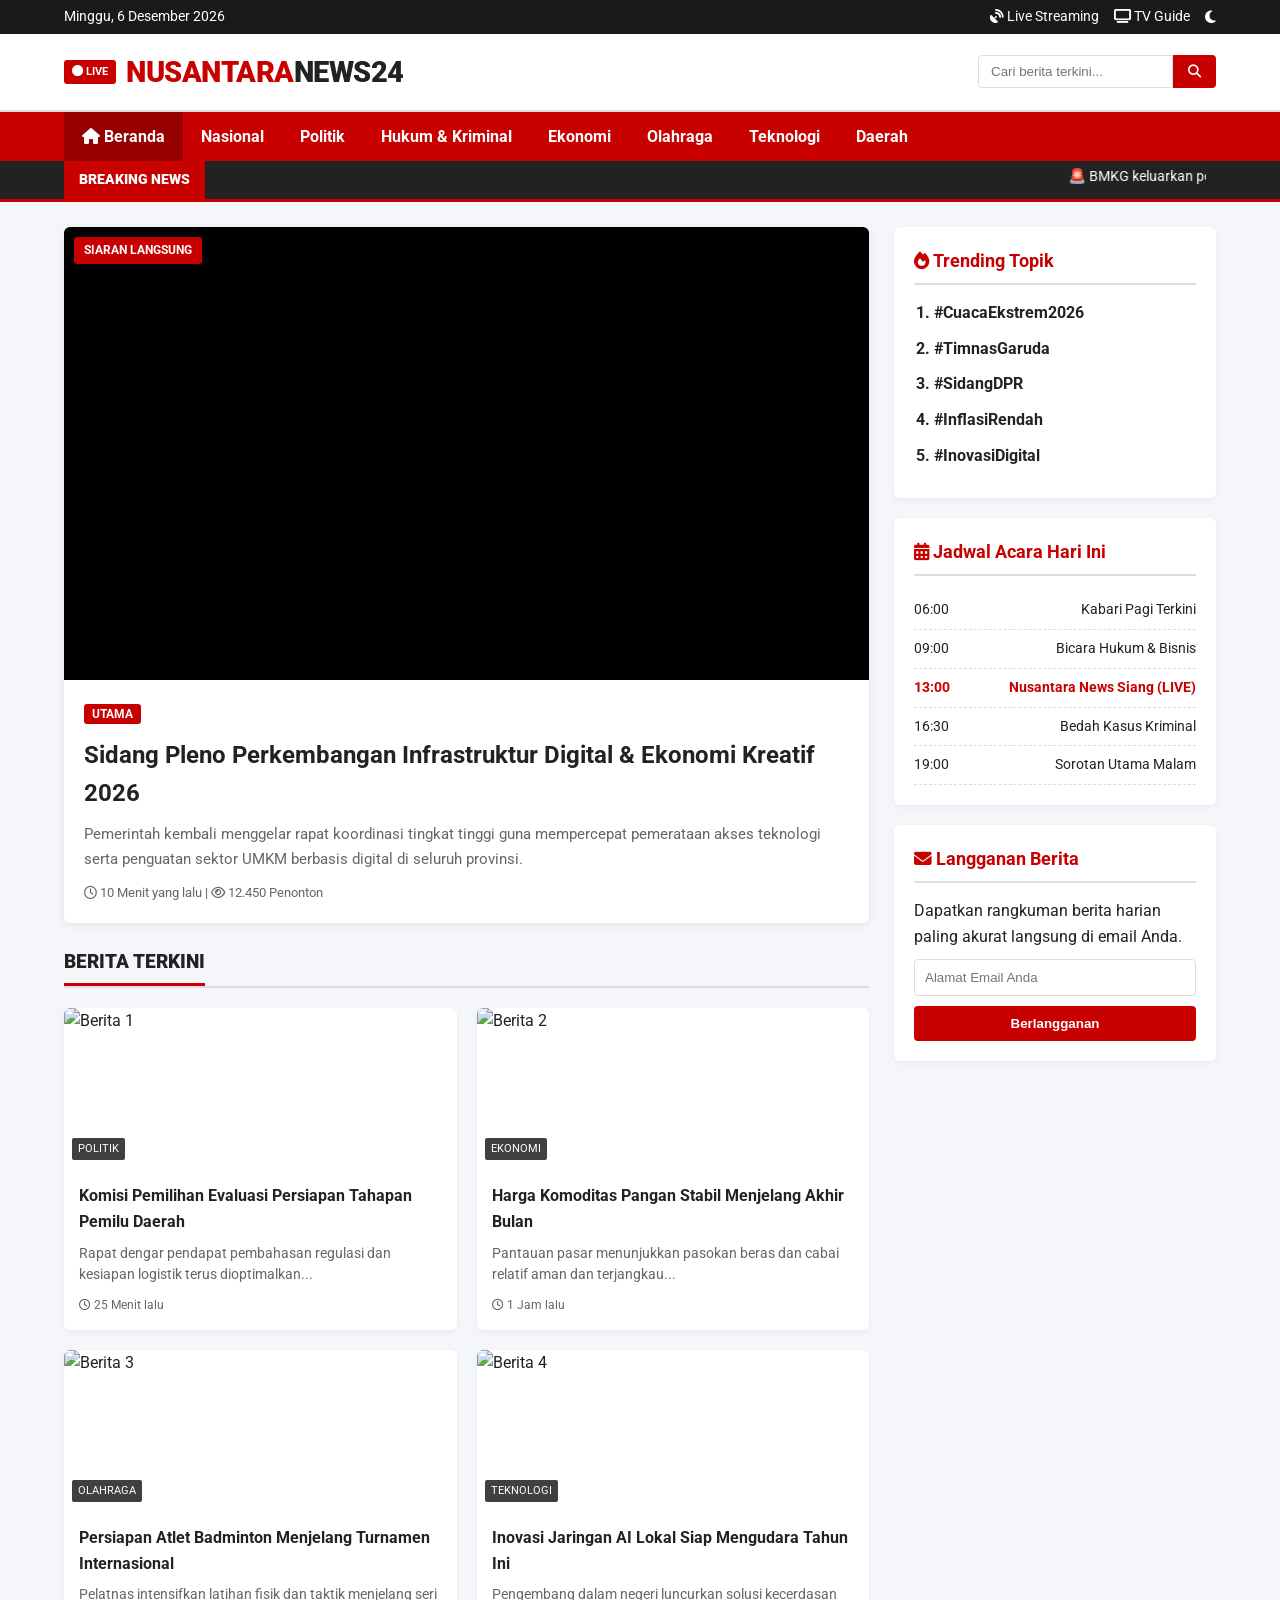
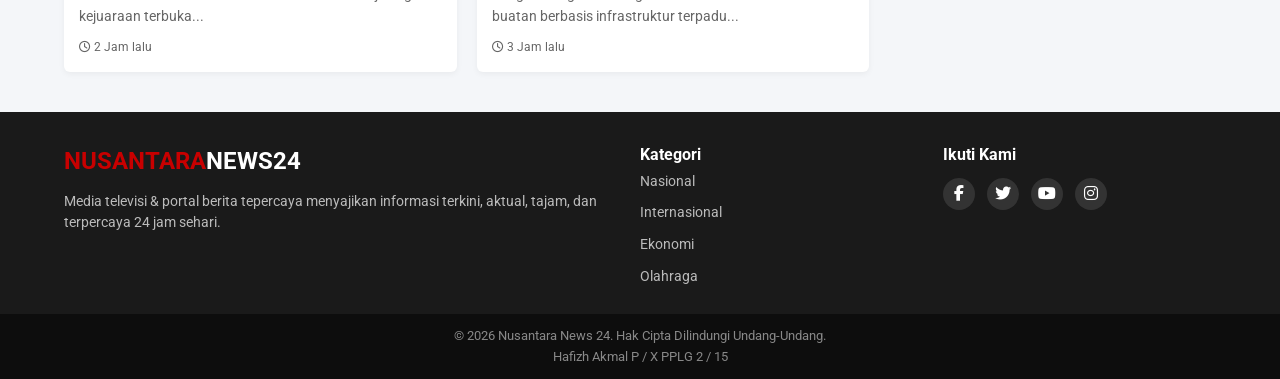
==== index.html @ 12049c30 "index.html" ====
<!DOCTYPE html>
<html lang="id">
<head>
    <meta charset="UTF-8">
    <meta name="viewport" content="width=device-width, initial-scale=1.0">
    <title>Nusantara News 24 - Berita Harian Terkini</title>
    <!-- Google Fonts & Font Awesome Icons -->
    <link href="https://fonts.googleapis.com/css2?family=Roboto:wght@300;400;700;900&display=swap" rel="stylesheet">
    <link rel="stylesheet" href="https://cdnjs.cloudflare.com/ajax/libs/font-awesome/6.4.0/css/all.min.css">
    <link rel="stylesheet" href="style.css">
</head>
<body>

    <!-- Top Bar -->
    <div class="top-bar">
        <div class="container top-bar-content">
            <div class="date-time" id="current-date">Kamis, 22 Oktober 2026</div>
            <div class="top-links">
                <a href="#"><i class="fas fa-satellite-dish"></i> Live Streaming</a>
                <a href="#"><i class="fas fa-tv"></i> TV Guide</a>
                <button id="theme-toggle" class="theme-btn"><i class="fas fa-moon"></i></button>
            </div>
        </div>
    </div>

    <!-- Header / Brand Logo -->
    <header class="header">
        <div class="container header-container">
            <div class="brand">
                <span class="live-badge"><i class="fas fa-circle"></i> LIVE</span>
                <h1>NUSANTARA<span>NEWS24</span></h1>
            </div>
            <div class="search-box">
                <input type="text" placeholder="Cari berita terkini...">
                <button><i class="fas fa-search"></i></button>
            </div>
        </div>
    </header>

    <!-- Navigation Menu -->
    <nav class="navbar">
        <div class="container nav-links">
            <a href="#" class="active"><i class="fas fa-home"></i> Beranda</a>
            <a href="#">Nasional</a>
            <a href="#">Politik</a>
            <a href="#">Hukum & Kriminal</a>
            <a href="#">Ekonomi</a>
            <a href="#">Olahraga</a>
            <a href="#">Teknologi</a>
            <a href="#">Daerah</a>
        </div>
    </nav>

    <!-- Breaking News / Running Text -->
    <div class="breaking-news">
        <div class="container bn-container">
            <div class="bn-title">BREAKING NEWS</div>
            <div class="bn-ticker">
                <marquee behavior="scroll" direction="left" onmouseover="this.stop();" onmouseout="this.start();">
                    🚨 BMKG keluarkan peringatan dini cuaca ekstrem di wilayah Jawa Barat dan sekitarnya &nbsp;•&nbsp; 
                    📊 Menteri Ekonomi sampaikan laporan pertumbuhan ekonomi nasional kuartal ketiga &nbsp;•&nbsp; 
                    ⚽ Timnas Indonesia bersiap menghadapi laga kualifikasi mendatang di Stadion Gelora Bung Karno
                </marquee>
            </div>
        </div>
    </div>

    <!-- Main Content Area -->
    <main class="container main-content">
        <!-- Main Grid Left Side -->
        <section class="primary-section">
            
            <!-- Highlight Video / Broadcast Frame (Hero) -->
            <div class="main-hero">
                <div class="video-container">
                    <iframe 
                        src="https://www.youtube.com/embed/live_stream?channel=ID_CHANNEL_DISINI&autoplay=1&mute=1" 
                        title="Siaran Langsung TV" 
                        frameborder="0" 
                        allow="accelerometer; autoplay; clipboard-write; encrypted-media; gyroscope; picture-in-picture" 
                        allowfullscreen>
                    </iframe>
                    <div class="video-badge">SIARAN LANGSUNG</div>
                </div>
                <div class="hero-details">
                    <span class="category-tag">UTAMA</span>
                    <h2>Sidang Pleno Perkembangan Infrastruktur Digital & Ekonomi Kreatif 2026</h2>
                    <p class="summary">Pemerintah kembali menggelar rapat koordinasi tingkat tinggi guna mempercepat pemerataan akses teknologi serta penguatan sektor UMKM berbasis digital di seluruh provinsi.</p>
                    <div class="meta-info">
                        <span><i class="far fa-clock"></i> 10 Menit yang lalu</span> | 
                        <span><i class="far fa-eye"></i> 12.450 Penonton</span>
                    </div>
                </div>
            </div>

            <!-- News Grid -->
            <h3 class="section-title"><span>Berita Terkini</span></h3>
            <div class="news-grid">
                
                <article class="news-card">
                    <div class="card-img">
                        <img src="https://images.unsplash.com/photo-1504711434969-e33886168f5c?w=500&auto=format&fit=crop" alt="Berita 1">
                        <span class="card-tag">POLITIK</span>
                    </div>
                    <div class="card-content">
                        <h4>Komisi Pemilihan Evaluasi Persiapan Tahapan Pemilu Daerah</h4>
                        <p>Rapat dengar pendapat pembahasan regulasi dan kesiapan logistik terus dioptimalkan...</p>
                        <span class="time"><i class="far fa-clock"></i> 25 Menit lalu</span>
                    </div>
                </article>

                <article class="news-card">
                    <div class="card-img">
                        <img src="https://images.unsplash.com/photo-1526304640581-d334cdbbf45e?w=500&auto=format&fit=crop" alt="Berita 2">
                        <span class="card-tag">EKONOMI</span>
                    </div>
                    <div class="card-content">
                        <h4>Harga Komoditas Pangan Stabil Menjelang Akhir Bulan</h4>
                        <p>Pantauan pasar menunjukkan pasokan beras dan cabai relatif aman dan terjangkau...</p>
                        <span class="time"><i class="far fa-clock"></i> 1 Jam lalu</span>
                    </div>
                </article>

                <article class="news-card">
                    <div class="card-img">
                        <img src="https://images.unsplash.com/photo-1517649763962-0c6232662000?w=500&auto=format&fit=crop" alt="Berita 3">
                        <span class="card-tag">OLAHRAGA</span>
                    </div>
                    <div class="card-content">
                        <h4>Persiapan Atlet Badminton Menjelang Turnamen Internasional</h4>
                        <p>Pelatnas intensifkan latihan fisik dan taktik menjelang seri kejuaraan terbuka...</p>
                        <span class="time"><i class="far fa-clock"></i> 2 Jam lalu</span>
                    </div>
                </article>

                <article class="news-card">
                    <div class="card-img">
                        <img src="https://images.unsplash.com/photo-1518770660439-4636190af475?w=500&auto=format&fit=crop" alt="Berita 4">
                        <span class="card-tag">TEKNOLOGI</span>
                    </div>
                    <div class="card-content">
                        <h4>Inovasi Jaringan AI Lokal Siap Mengudara Tahun Ini</h4>
                        <p>Pengembang dalam negeri luncurkan solusi kecerdasan buatan berbasis infrastruktur terpadu...</p>
                        <span class="time"><i class="far fa-clock"></i> 3 Jam lalu</span>
                    </div>
                </article>

            </div>
        </section>

        <!-- Sidebar Right Side -->
        <aside class="sidebar">
            
            <!-- Trending Topic Widget -->
            <div class="widget trending-widget">
                <h3><i class="fas fa-fire"></i> Trending Topik</h3>
                <ol class="trending-list">
                    <li><a href="#">#CuacaEkstrem2026</a></li>
                    <li><a href="#">#TimnasGaruda</a></li>
                    <li><a href="#">#SidangDPR</a></li>
                    <li><a href="#">#InflasiRendah</a></li>
                    <li><a href="#">#InovasiDigital</a></li>
                </ol>
            </div>

            <!-- TV Schedule Widget -->
            <div class="widget schedule-widget">
                <h3><i class="fas fa-calendar-alt"></i> Jadwal Acara Hari Ini</h3>
                <ul class="schedule-list">
                    <li><span class="time">06:00</span> <span class="program">Kabari Pagi Terkini</span></li>
                    <li><span class="time">09:00</span> <span class="program">Bicara Hukum & Bisnis</span></li>
                    <li class="active"><span class="time">13:00</span> <span class="program">Nusantara News Siang (LIVE)</span></li>
                    <li><span class="time">16:30</span> <span class="program">Bedah Kasus Kriminal</span></li>
                    <li><span class="time">19:00</span> <span class="program">Sorotan Utama Malam</span></li>
                </ul>
            </div>

            <!-- Newsletter Widget -->
            <div class="widget newsletter-widget">
                <h3><i class="fas fa-envelope"></i> Langganan Berita</h3>
                <p>Dapatkan rangkuman berita harian paling akurat langsung di email Anda.</p>
                <form id="subscribe-form">
                    <input type="email" id="sub-email" placeholder="Alamat Email Anda" required>
                    <button type="submit">Berlangganan</button>
                </form>
            </div>

        </aside>
    </main>

    <!-- Footer -->
    <footer class="footer">
        <div class="container footer-content">
            <div class="footer-about">
                <h2>NUSANTARA<span>NEWS24</span></h2>
                <p>Media televisi & portal berita tepercaya menyajikan informasi terkini, aktual, tajam, dan terpercaya 24 jam sehari.</p>
            </div>
            <div class="footer-links">
                <h4>Kategori</h4>
                <ul>
                    <li><a href="#">Nasional</a></li>
                    <li><a href="#">Internasional</a></li>
                    <li><a href="#">Ekonomi</a></li>
                    <li><a href="#">Olahraga</a></li>
                </ul>
            </div>
            <div class="footer-socials">
                <h4>Ikuti Kami</h4>
                <div class="social-icons">
                    <a href="#"><i class="fab fa-facebook-f"></i></a>
                    <a href="#"><i class="fab fa-twitter"></i></a>
                    <a href="#"><i class="fab fa-youtube"></i></a>
                    <a href="#"><i class="fab fa-instagram"></i></a>
                </div>
            </div>
        </div>
        <div class="footer-bottom">
            <p>&copy; 2026 Nusantara News 24. Hak Cipta Dilindungi Undang-Undang.</p>
            <p>Hafizh Akmal P / X PPLG 2 / 15</p>
        </div>
    </footer>

    <script src="script.js"></script>
</body>
</html>
---- style.css ----
/* Reset Basic & Variables */
:root {
    --primary-color: #c80000; /* Merah khas TV Berita (TVOne/RCTV) */
    --secondary-color: #1a1a1a;
    --accent-color: #ffcc00;
    --bg-color: #f4f6f9;
    --card-bg: #ffffff;
    --text-color: #222222;
    --text-muted: #666666;
    --border-color: #dddddd;
}

body.dark-mode {
    --bg-color: #121212;
    --card-bg: #1e1e1e;
    --text-color: #f0f0f0;
    --text-muted: #aaaaaa;
    --border-color: #333333;
    --secondary-color: #0d0d0d;
}

* {
    margin: 0;
    padding: 0;
    box-sizing: border-border-box;
}

body {
    font-family: 'Roboto', sans-serif;
    background-color: var(--bg-color);
    color: var(--text-color);
    line-height: 1.6;
    transition: background-color 0.3s, color 0.3s;
}

a {
    text-decoration: none;
    color: inherit;
}

.container {
    width: 90%;
    max-width: 1200px;
    margin: 0 auto;
}

/* Top Bar */
.top-bar {
    background-color: var(--secondary-color);
    color: #fff;
    font-size: 0.85rem;
    padding: 6px 0;
}

.top-bar-content {
    display: flex;
    justify-content: space-between;
    align-items: center;
}

.top-links {
    display: flex;
    align-items: center;
    gap: 15px;
}

.top-links a:hover {
    color: var(--accent-color);
}

.theme-btn {
    background: none;
    border: none;
    color: #fff;
    cursor: pointer;
    font-size: 0.9rem;
}

/* Header */
.header {
    background-color: var(--card-bg);
    padding: 15px 0;
    border-bottom: 2px solid var(--border-color);
}

.header-container {
    display: flex;
    justify-content: space-between;
    align-items: center;
}

.brand {
    display: flex;
    align-items: center;
    gap: 10px;
}

.brand h1 {
    font-size: 1.8rem;
    font-weight: 900;
    color: var(--primary-color);
    letter-spacing: -0.5px;
}

.brand h1 span {
    color: var(--text-color);
}

.live-badge {
    background-color: var(--primary-color);
    color: white;
    font-size: 0.7rem;
    font-weight: bold;
    padding: 3px 8px;
    border-radius: 3px;
    animation: pulse 1.5s infinite;
}

@keyframes pulse {
    0% { opacity: 1; }
    50% { opacity: 0.4; }
    100% { opacity: 1; }
}

.search-box {
    display: flex;
}

.search-box input {
    padding: 8px 12px;
    border: 1px solid var(--border-color);
    border-radius: 4px 0 0 4px;
    outline: none;
    background: var(--card-bg);
    color: var(--text-color);
}

.search-box button {
    background-color: var(--primary-color);
    color: white;
    border: none;
    padding: 8px 15px;
    border-radius: 0 4px 4px 0;
    cursor: pointer;
}

/* Navbar */
.navbar {
    background-color: var(--primary-color);
}

.nav-links {
    display: flex;
    overflow-x: auto;
}

.nav-links a {
    color: white;
    padding: 12px 18px;
    font-weight: 700;
    white-space: nowrap;
    transition: background 0.2s;
}

.nav-links a:hover, .nav-links a.active {
    background-color: rgba(0, 0, 0, 0.25);
}

/* Breaking News / Marquee */
.breaking-news {
    background-color: #222;
    color: white;
    border-bottom: 3px solid var(--primary-color);
}

.bn-container {
    display: flex;
    align-items: center;
}

.bn-title {
    background-color: var(--primary-color);
    padding: 8px 15px;
    font-weight: 900;
    font-size: 0.85rem;
    white-space: nowrap;
    text-transform: uppercase;
}

.bn-ticker {
    flex-grow: 1;
    padding: 0 10px;
    font-size: 0.9rem;
}

/* Main Layout Grid */
.main-content {
    display: grid;
    grid-template-columns: 2.5fr 1fr;
    gap: 25px;
    margin-top: 25px;
    margin-bottom: 40px;
}

/* Hero & Video */
.main-hero {
    background-color: var(--card-bg);
    border-radius: 6px;
    overflow: hidden;
    box-shadow: 0 2px 8px rgba(0,0,0,0.08);
    margin-bottom: 25px;
}

.video-container {
    position: relative;
    padding-bottom: 56.25%; /* 16:9 Aspect Ratio */
    height: 0;
    background: #000;
}

.video-container iframe {
    position: absolute;
    top: 0;
    left: 0;
    width: 100%;
    height: 100%;
}

.video-badge {
    position: absolute;
    top: 10px;
    left: 10px;
    background-color: var(--primary-color);
    color: white;
    padding: 4px 10px;
    font-size: 0.75rem;
    font-weight: bold;
    border-radius: 3px;
}

.hero-details {
    padding: 20px;
}

.category-tag {
    background-color: var(--primary-color);
    color: white;
    font-size: 0.75rem;
    font-weight: bold;
    padding: 3px 8px;
    border-radius: 3px;
}

.hero-details h2 {
    margin: 10px 0;
    font-size: 1.5rem;
}

.hero-details .summary {
    color: var(--text-muted);
    font-size: 0.95rem;
    margin-bottom: 12px;
}

.meta-info {
    font-size: 0.8rem;
    color: var(--text-muted);
}

/* News Grid Cards */
.section-title {
    border-bottom: 2px solid var(--border-color);
    margin-bottom: 20px;
    position: relative;
}

.section-title span {
    border-bottom: 3px solid var(--primary-color);
    display: inline-block;
    padding-bottom: 5px;
    font-weight: 900;
    text-transform: uppercase;
}

.news-grid {
    display: grid;
    grid-template-columns: repeat(2, 1fr);
    gap: 20px;
}

.news-card {
    background-color: var(--card-bg);
    border-radius: 6px;
    overflow: hidden;
    box-shadow: 0 2px 6px rgba(0,0,0,0.05);
    display: flex;
    flex-direction: column;
}

.card-img {
    position: relative;
    height: 160px;
}

.card-img img {
    width: 100%;
    height: 100%;
    object-fit: cover;
}

.card-tag {
    position: absolute;
    bottom: 8px;
    left: 8px;
    background: rgba(0, 0, 0, 0.75);
    color: #fff;
    font-size: 0.7rem;
    padding: 2px 6px;
    border-radius: 2px;
}

.card-content {
    padding: 15px;
    display: flex;
    flex-direction: column;
    justify-content: space-between;
    flex-grow: 1;
}

.card-content h4 {
    font-size: 1rem;
    margin-bottom: 8px;
}

.card-content p {
    font-size: 0.85rem;
    color: var(--text-muted);
    margin-bottom: 10px;
}

.card-content .time {
    font-size: 0.75rem;
    color: var(--text-muted);
}

/* Sidebar Widgets */
.widget {
    background-color: var(--card-bg);
    padding: 20px;
    border-radius: 6px;
    margin-bottom: 20px;
    box-shadow: 0 2px 6px rgba(0,0,0,0.05);
}

.widget h3 {
    font-size: 1.1rem;
    margin-bottom: 15px;
    border-bottom: 2px solid var(--border-color);
    padding-bottom: 8px;
    color: var(--primary-color);
}

/* Trending List */
.trending-list {
    padding-left: 20px;
}

.trending-list li {
    margin-bottom: 10px;
    font-weight: 700;
}

.trending-list a:hover {
    color: var(--primary-color);
}

/* Schedule Widget */
.schedule-list {
    list-style: none;
}

.schedule-list li {
    display: flex;
    justify-content: space-between;
    padding: 8px 0;
    border-bottom: 1px dashed var(--border-color);
    font-size: 0.85rem;
}

.schedule-list li.active {
    font-weight: bold;
    color: var(--primary-color);
}

/* Newsletter Widget */
.newsletter-widget input {
    width: 100%;
    padding: 10px;
    margin: 10px 0;
    border: 1px solid var(--border-color);
    border-radius: 4px;
    box-sizing: border-box;
    background: var(--card-bg);
    color: var(--text-color);
}

.newsletter-widget button {
    width: 100%;
    background-color: var(--primary-color);
    color: white;
    border: none;
    padding: 10px;
    font-weight: bold;
    border-radius: 4px;
    cursor: pointer;
}

/* Footer */
.footer {
    background-color: var(--secondary-color);
    color: white;
    padding-top: 30px;
    margin-top: 40px;
}

.footer-content {
    display: grid;
    grid-template-columns: 2fr 1fr 1fr;
    gap: 30px;
    padding-bottom: 20px;
}

.footer-about h2 {
    color: var(--primary-color);
    margin-bottom: 10px;
}

.footer-about h2 span {
    color: #fff;
}

.footer-about p {
    font-size: 0.85rem;
    color: #bbb;
}

.footer-links ul {
    list-style: none;
}

.footer-links li {
    margin-bottom: 6px;
}

.footer-links a {
    color: #bbb;
    font-size: 0.85rem;
}

.footer-links a:hover {
    color: #fff;
}

.social-icons a {
    display: inline-block;
    width: 32px;
    height: 32px;
    background: #333;
    color: white;
    text-align: center;
    line-height: 32px;
    border-radius: 50%;
    margin-right: 8px;
    margin-top: 10px;
}

.social-icons a:hover {
    background: var(--primary-color);
}

.footer-bottom {
    background: #0d0d0d;
    text-align: center;
    padding: 12px 0;
    font-size: 0.8rem;
    color: #888;
}

/* Responsive Web Design */
@media (max-width: 900px) {
    .main-content {
        grid-template-columns: 1fr;
    }
    .footer-content {
        grid-template-columns: 1fr;
    }
}

@media (max-width: 600px) {
    .header-container {
        flex-direction: column;
        gap: 10px;
    }
    .news-grid {
        grid-template-columns: 1fr;
    }
}
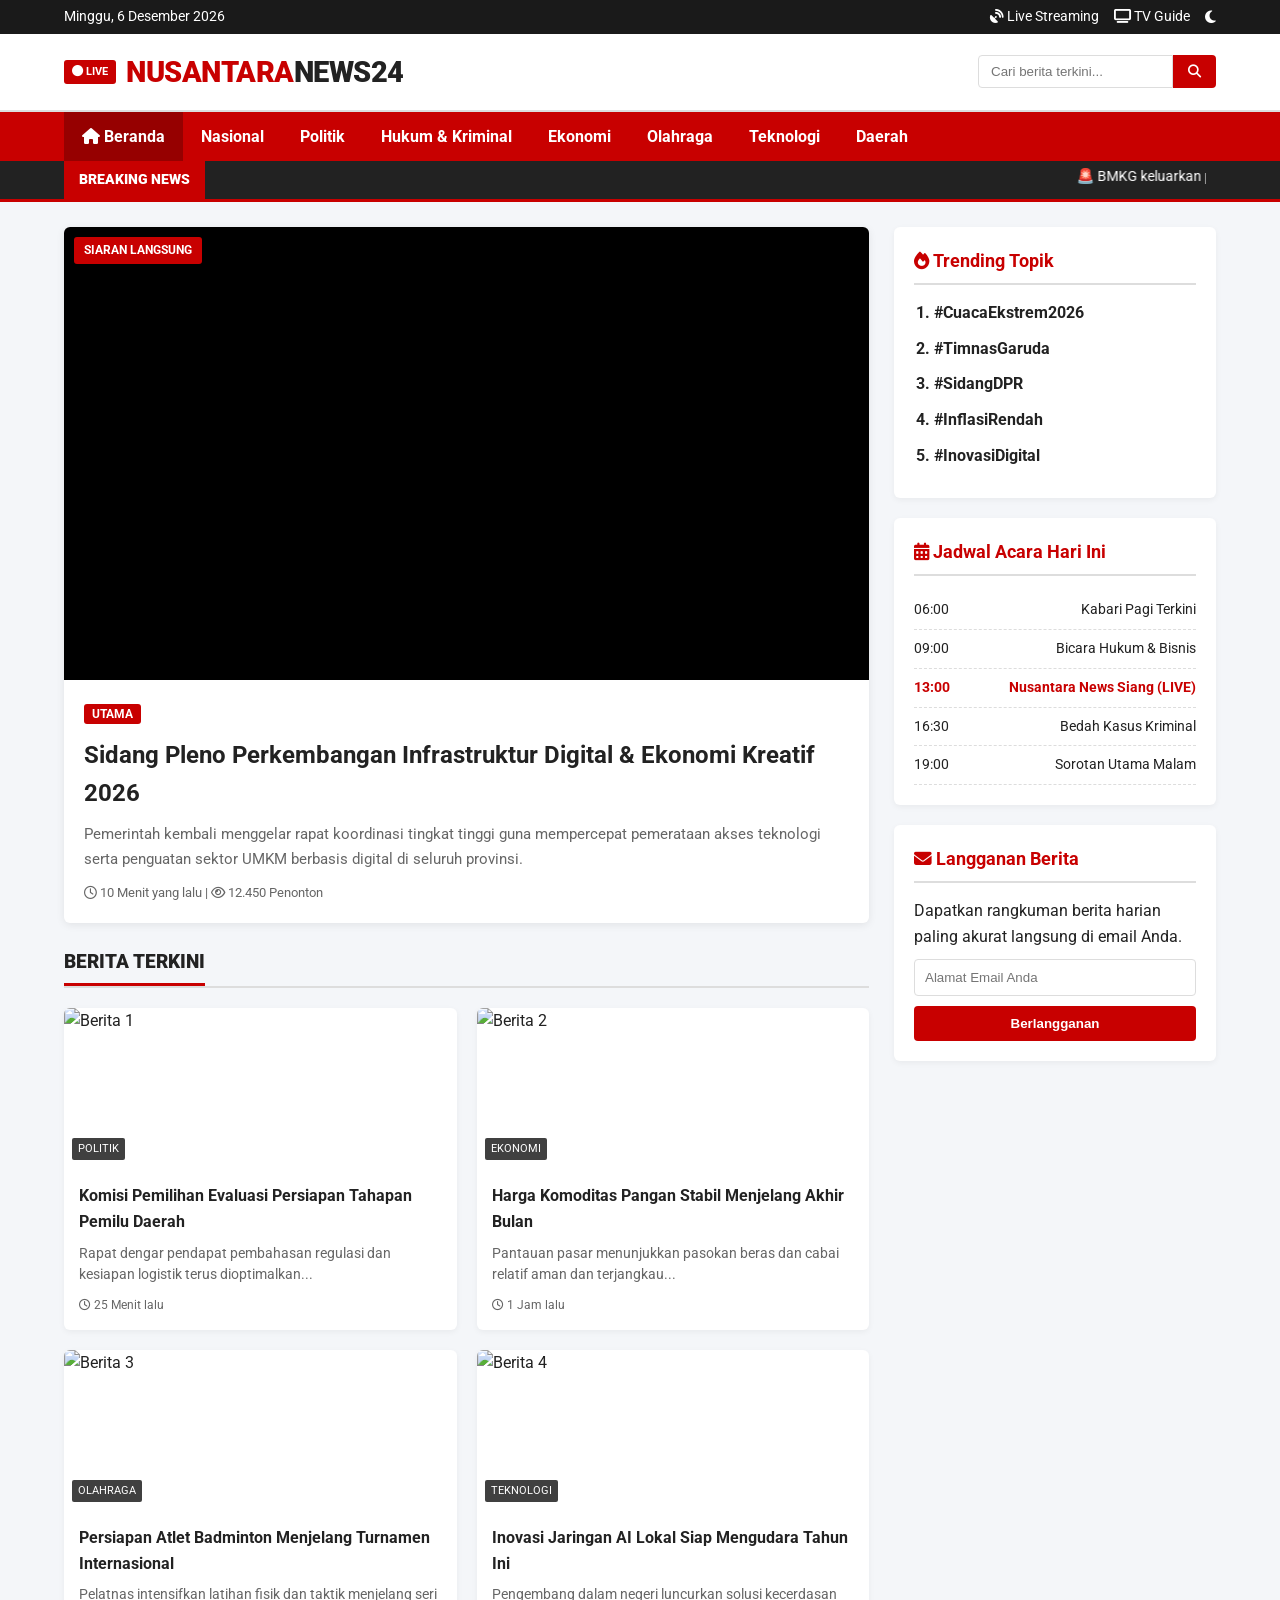
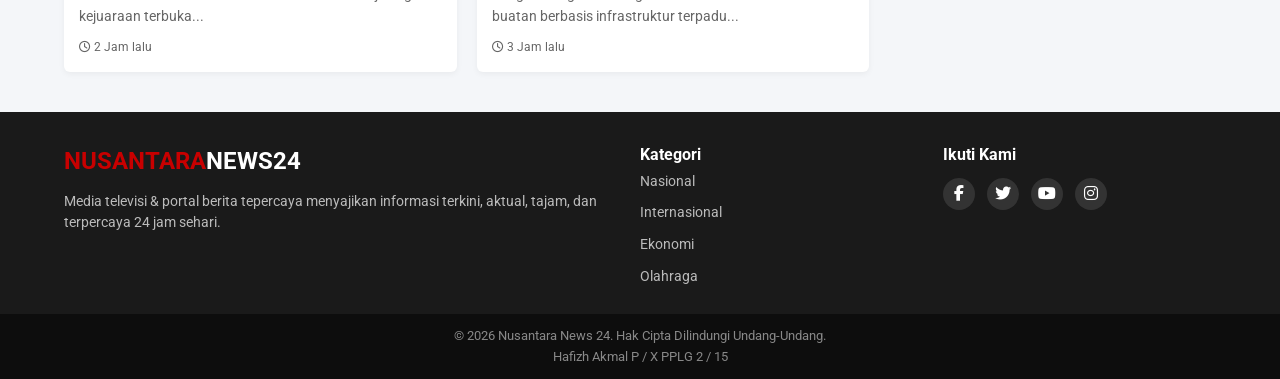
==== commit a038482b: "index.html" ====
--- a/index.html
+++ b/index.html
@@ -74,10 +74,11 @@
             <div class="main-hero">
                 <div class="video-container">
                     <iframe 
-                        src="https://www.youtube.com/embed/live_stream?channel=ID_CHANNEL_DISINI&autoplay=1&mute=1" 
+                        src="www.youtube.com/watch?v=rQJoEpzKkNk?autoplay=1&mute=1" 
                         title="Siaran Langsung TV" 
                         frameborder="0" 
-                        allow="accelerometer; autoplay; clipboard-write; encrypted-media; gyroscope; picture-in-picture" 
+                        allow="accelerometer; autoplay; clipboard-write; encrypted-media; gyroscope; picture-in-picture; web-share" 
+                        referrerpolicy="strict-origin-when-cross-origin"
                         allowfullscreen>
                     </iframe>
                     <div class="video-badge">SIARAN LANGSUNG</div>
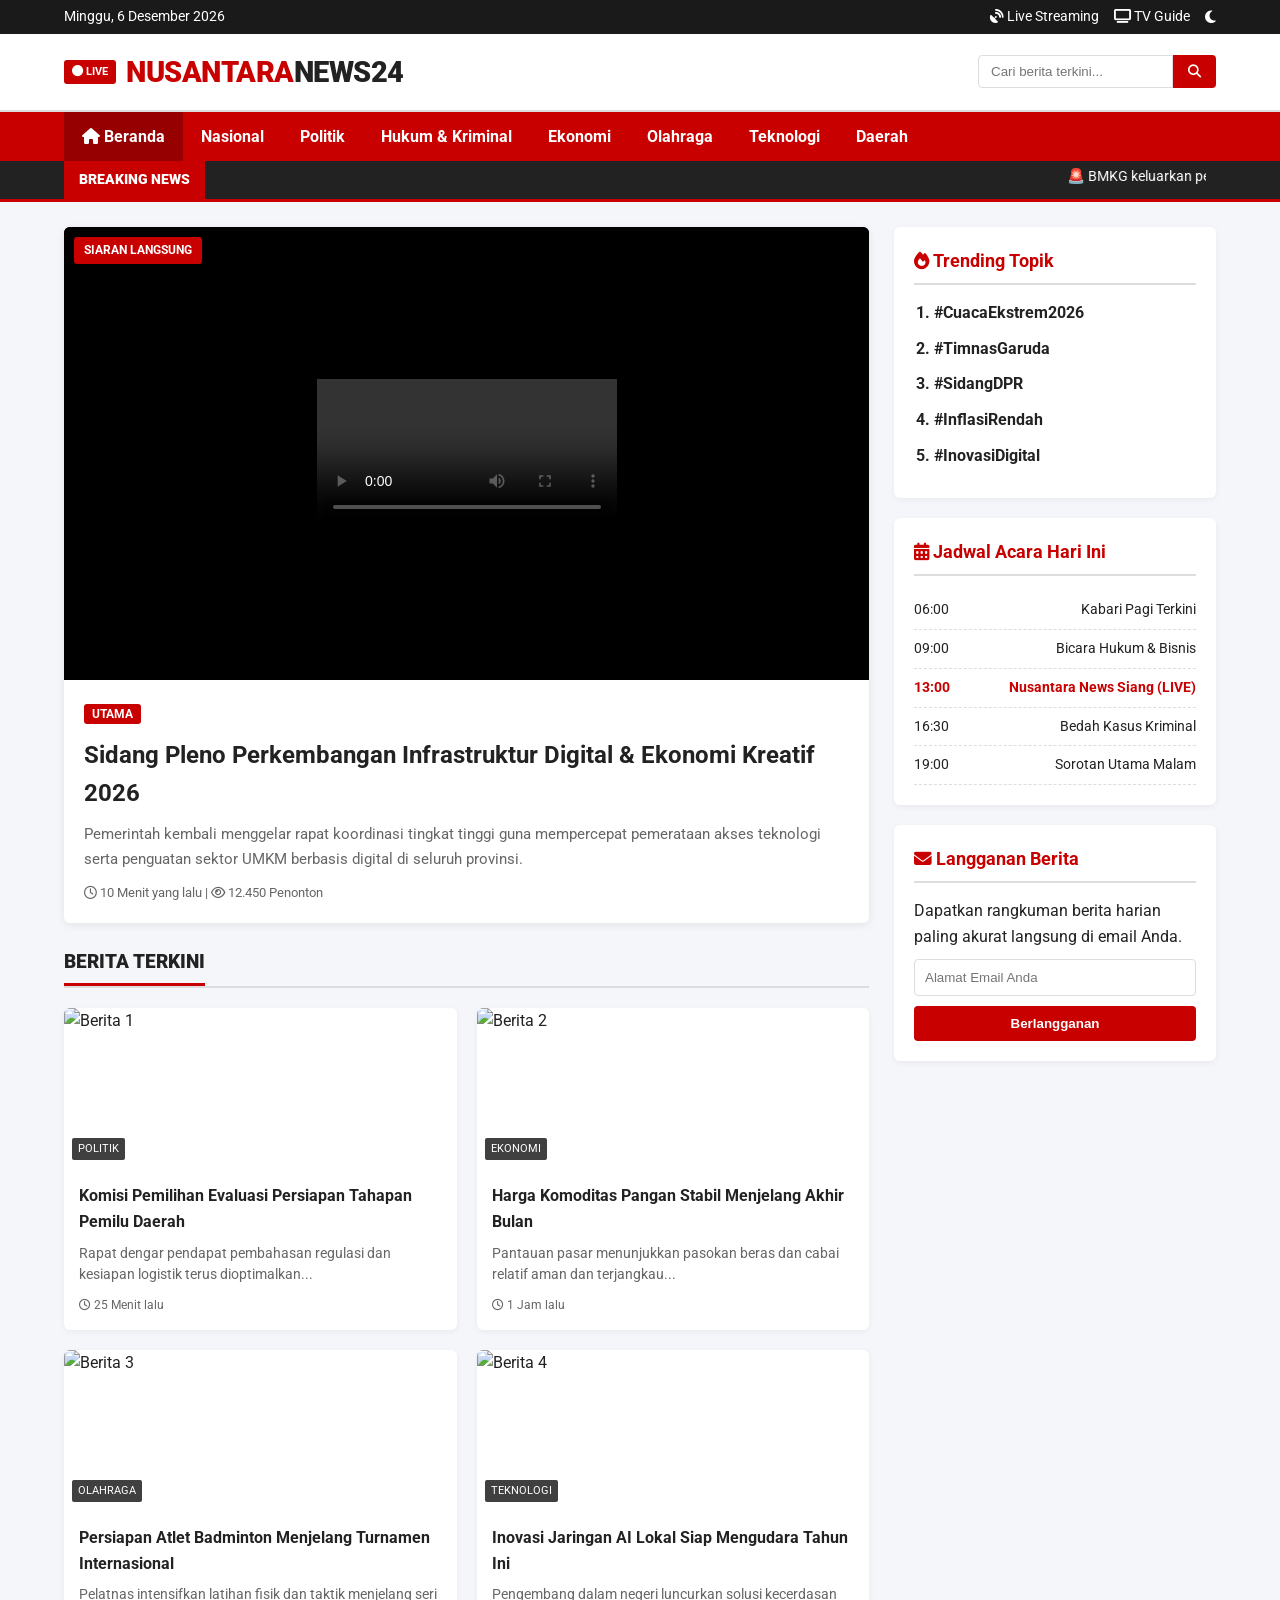
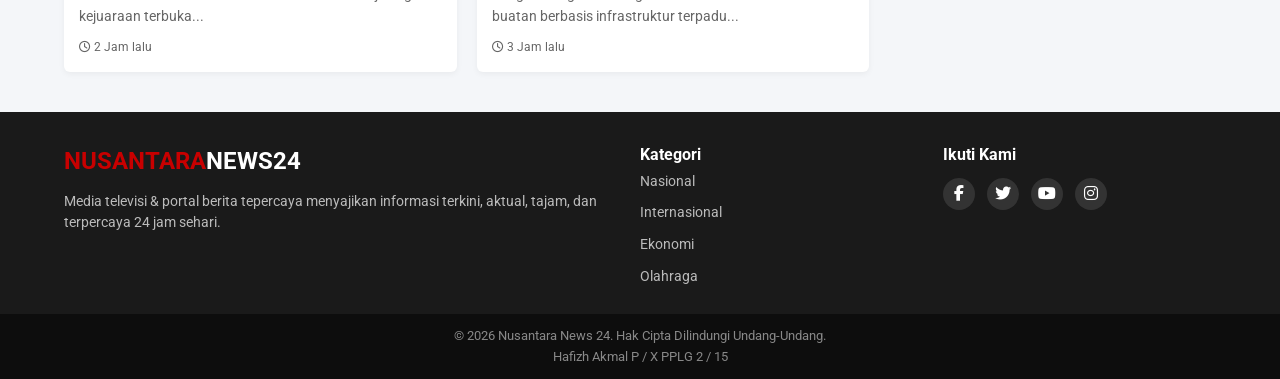
==== commit 1d6e20ec: "index.html" ====
--- a/index.html
+++ b/index.html
@@ -73,14 +73,7 @@
             <!-- Highlight Video / Broadcast Frame (Hero) -->
             <div class="main-hero">
                 <div class="video-container">
-                    <iframe 
-                        src="www.youtube.com/watch?v=rQJoEpzKkNk?autoplay=1&mute=1" 
-                        title="Siaran Langsung TV" 
-                        frameborder="0" 
-                        allow="accelerometer; autoplay; clipboard-write; encrypted-media; gyroscope; picture-in-picture; web-share" 
-                        referrerpolicy="strict-origin-when-cross-origin"
-                        allowfullscreen>
-                    </iframe>
+                    <iframe src="Pakai Bahasa Jawa, Anggota Parlemen Malaysia Suarakan Protes soal Karhutla ke Presiden Prabowo - KOMPASTV (360p, h264).mp4" title="Berita Terkini" frameborder="0" allowfullscreen></iframe>
                     <div class="video-badge">SIARAN LANGSUNG</div>
                 </div>
                 <div class="hero-details">
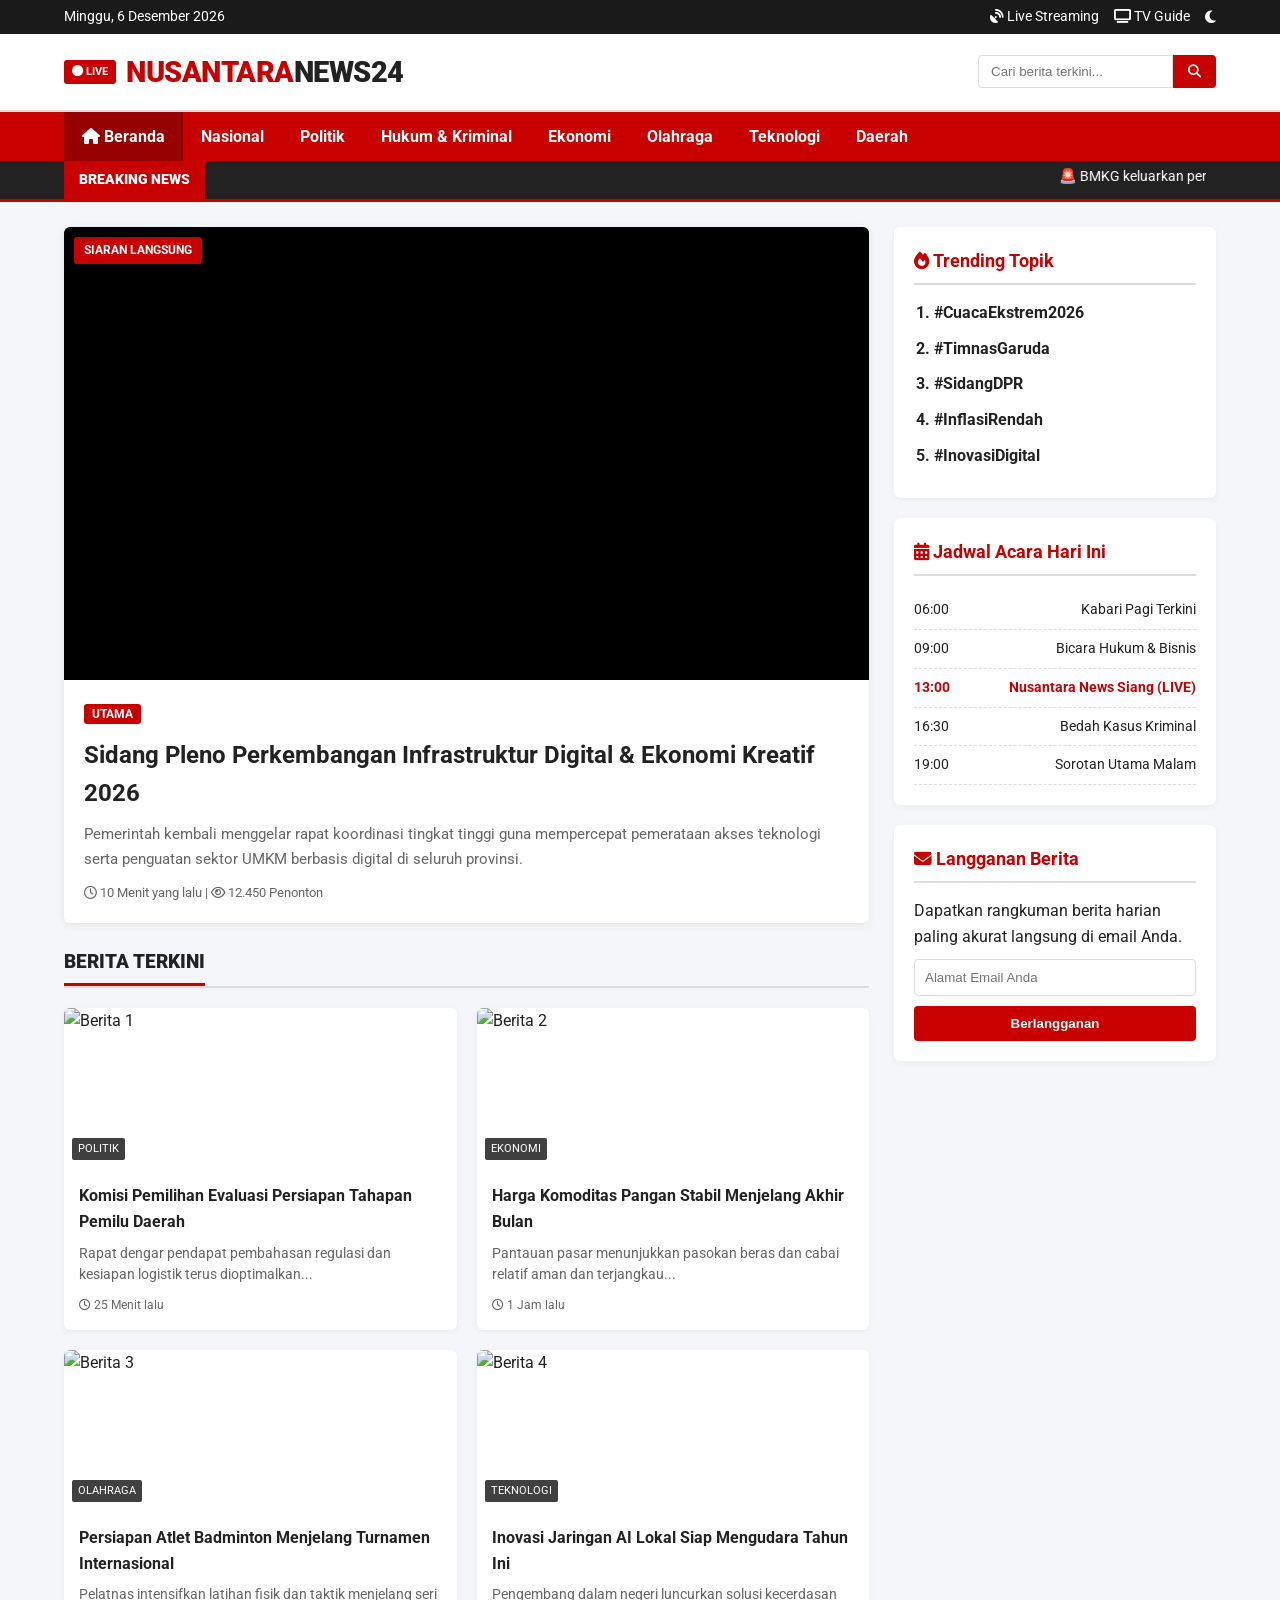
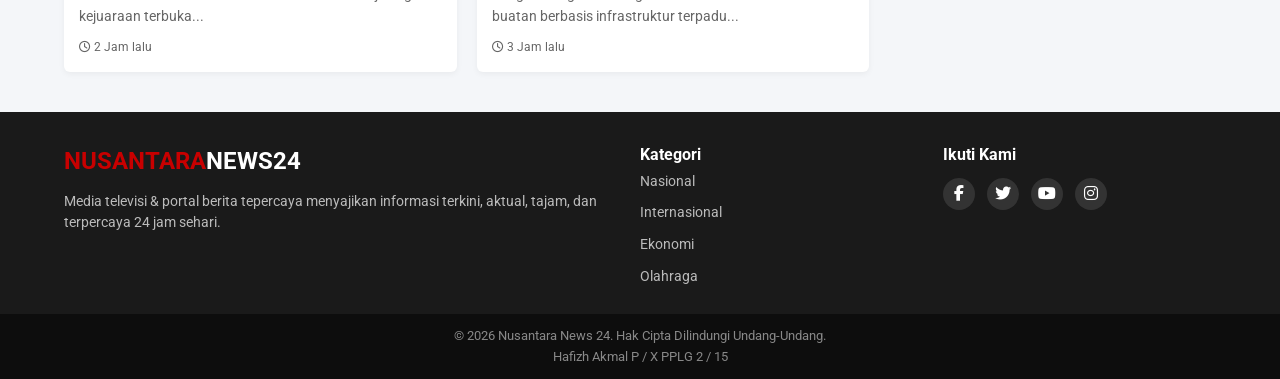
==== commit 05a974d6: "index.html" ====
--- a/index.html
+++ b/index.html
@@ -73,7 +73,13 @@
             <!-- Highlight Video / Broadcast Frame (Hero) -->
             <div class="main-hero">
                 <div class="video-container">
-                    <iframe src="Pakai Bahasa Jawa, Anggota Parlemen Malaysia Suarakan Protes soal Karhutla ke Presiden Prabowo - KOMPASTV (360p, h264).mp4" title="Berita Terkini" frameborder="0" allowfullscreen></iframe>
+                    <iframe 
+                        src="https://www.youtube.com/embed/rQJoEpzKkNk?autoplay=1&mute=1" 
+                        title="Live TV" 
+                        frameborder="0" 
+                        allow="autoplay; encrypted-media" 
+                        allowfullscreen>
+                    </iframe>
                     <div class="video-badge">SIARAN LANGSUNG</div>
                 </div>
                 <div class="hero-details">
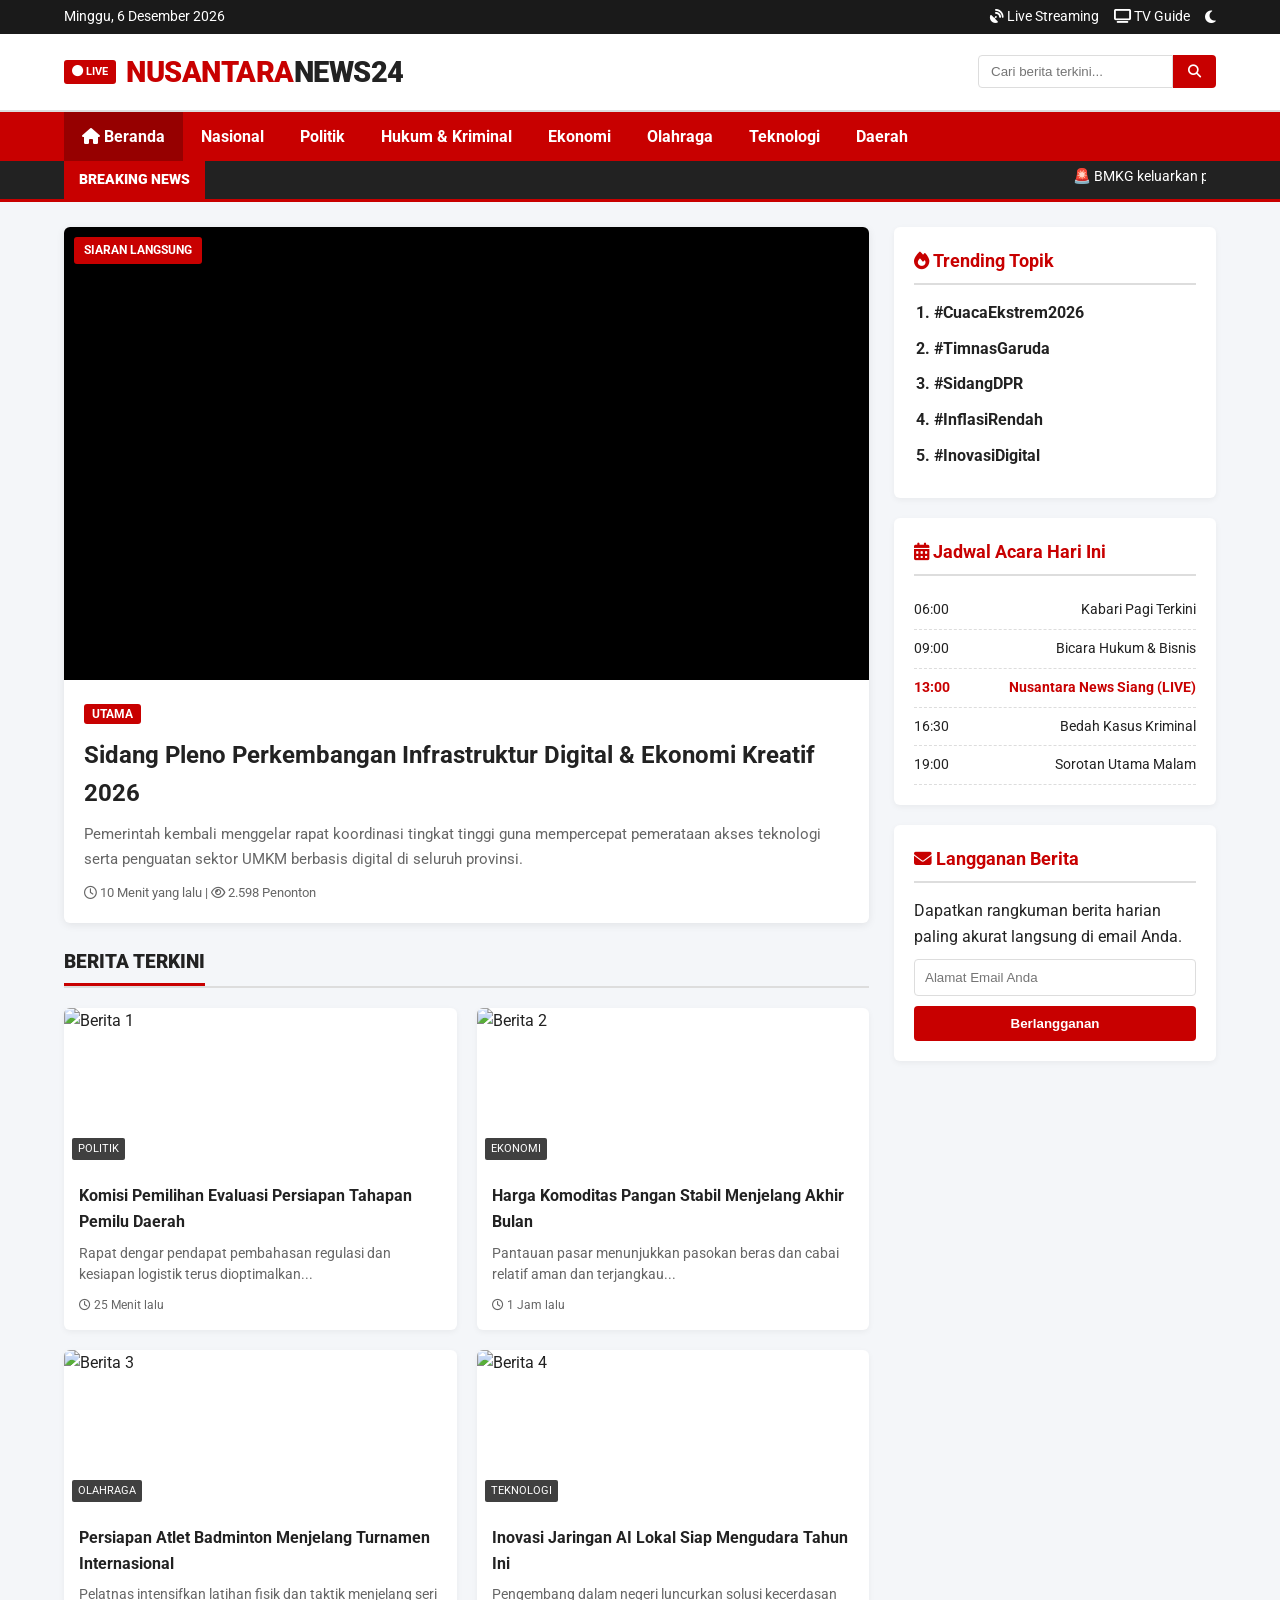
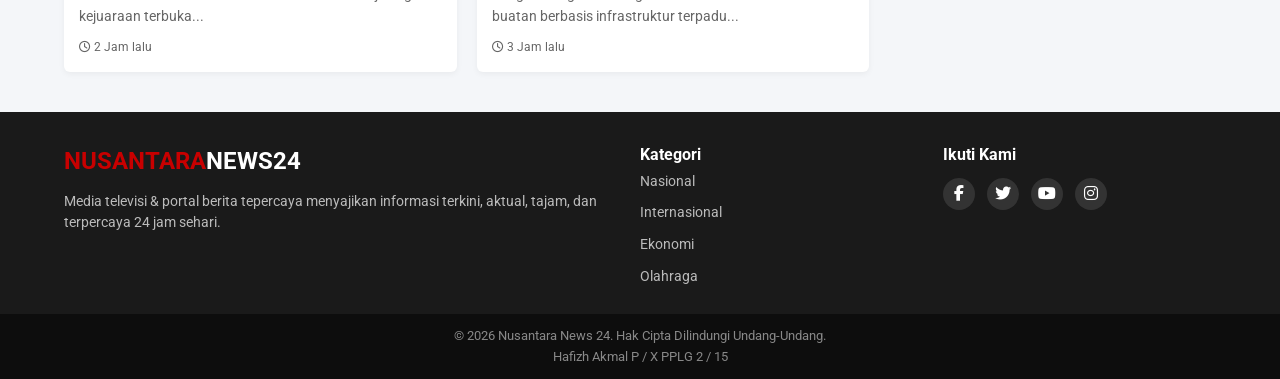
==== commit 21c76b30: "index.html" ====
--- a/index.html
+++ b/index.html
@@ -88,7 +88,7 @@
                     <p class="summary">Pemerintah kembali menggelar rapat koordinasi tingkat tinggi guna mempercepat pemerataan akses teknologi serta penguatan sektor UMKM berbasis digital di seluruh provinsi.</p>
                     <div class="meta-info">
                         <span><i class="far fa-clock"></i> 10 Menit yang lalu</span> | 
-                        <span><i class="far fa-eye"></i> 12.450 Penonton</span>
+                        <span><i class="far fa-eye"></i> 2.598 Penonton</span>
                     </div>
                 </div>
             </div>
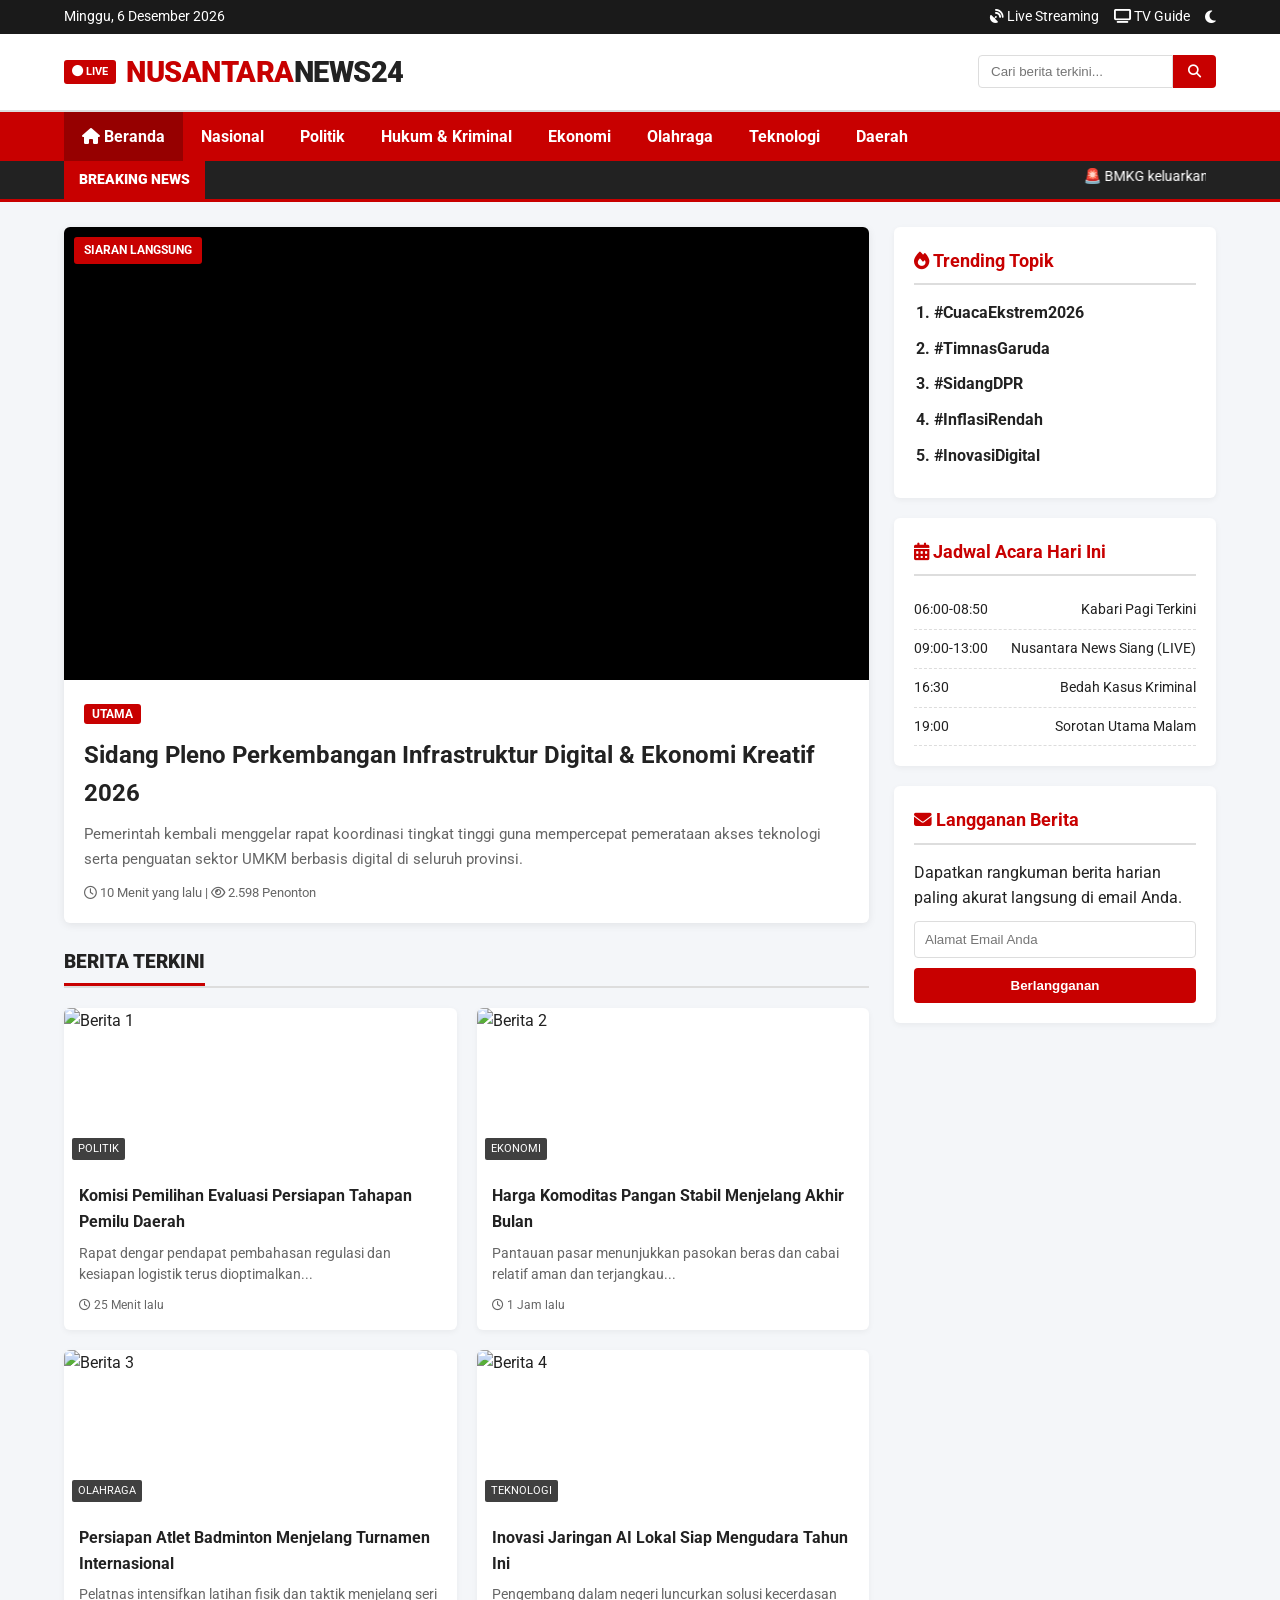
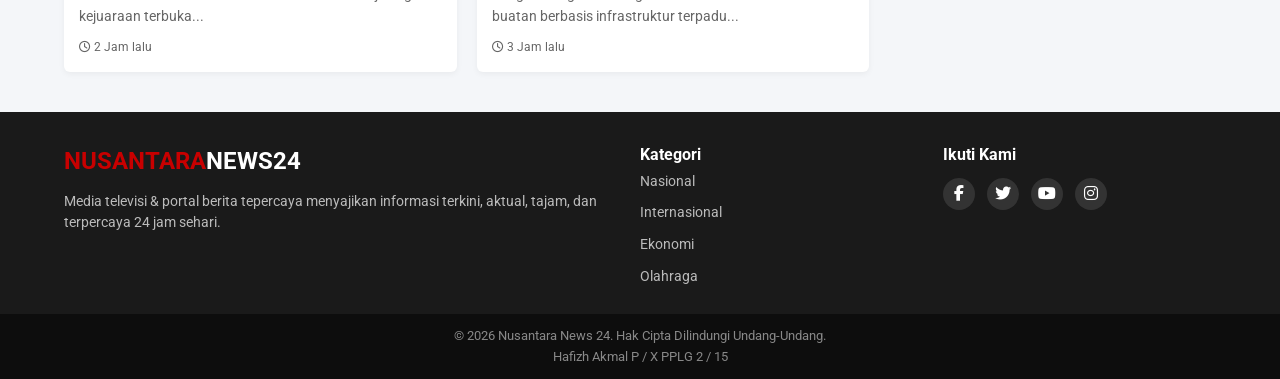
==== commit 5d02899d: "index.html" ====
--- a/index.html
+++ b/index.html
@@ -167,9 +167,8 @@
             <div class="widget schedule-widget">
                 <h3><i class="fas fa-calendar-alt"></i> Jadwal Acara Hari Ini</h3>
                 <ul class="schedule-list">
-                    <li><span class="time">06:00</span> <span class="program">Kabari Pagi Terkini</span></li>
-                    <li><span class="time">09:00</span> <span class="program">Bicara Hukum & Bisnis</span></li>
-                    <li class="active"><span class="time">13:00</span> <span class="program">Nusantara News Siang (LIVE)</span></li>
+                    <li><span class="time">06:00-08:50</span> <span class="program">Kabari Pagi Terkini</span></li>
+                    <li><span  class="time">09:00-13:00</span> <span class="program">Nusantara News Siang (LIVE)</span></li>
                     <li><span class="time">16:30</span> <span class="program">Bedah Kasus Kriminal</span></li>
                     <li><span class="time">19:00</span> <span class="program">Sorotan Utama Malam</span></li>
                 </ul>
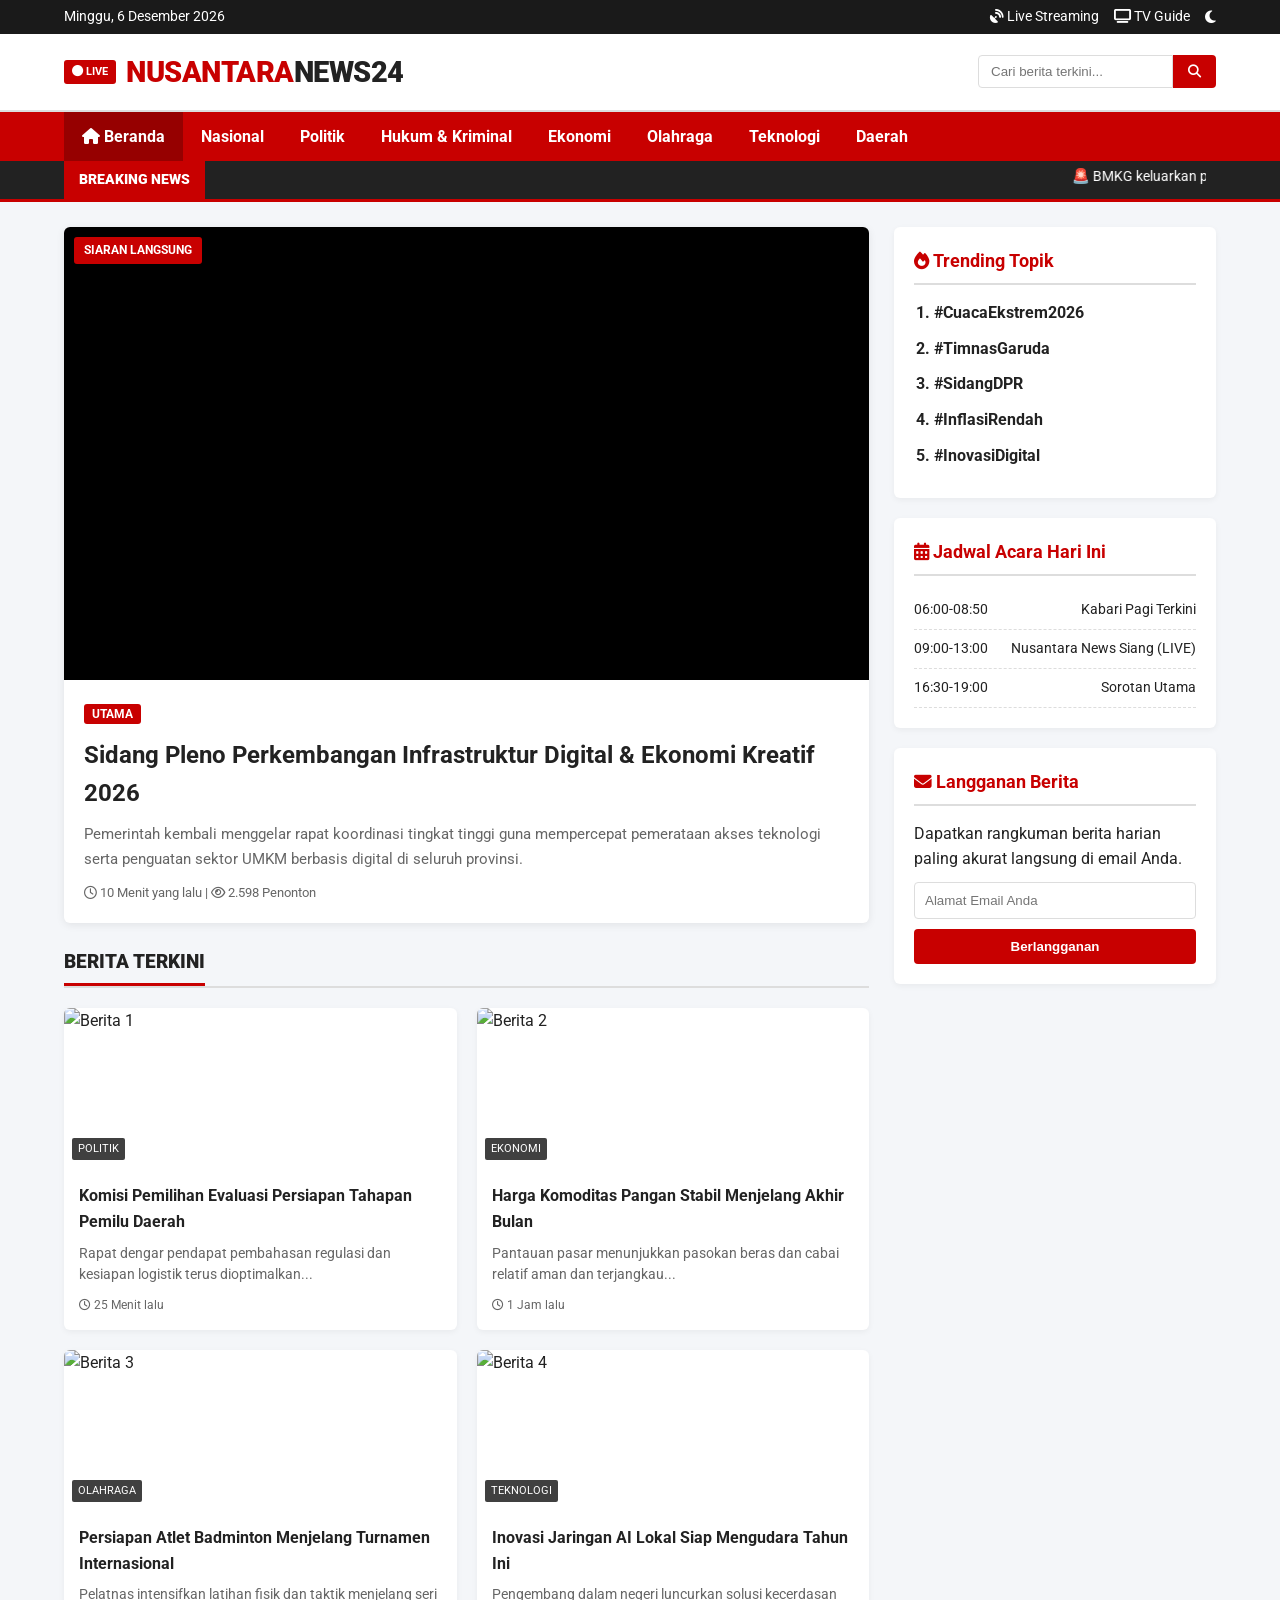
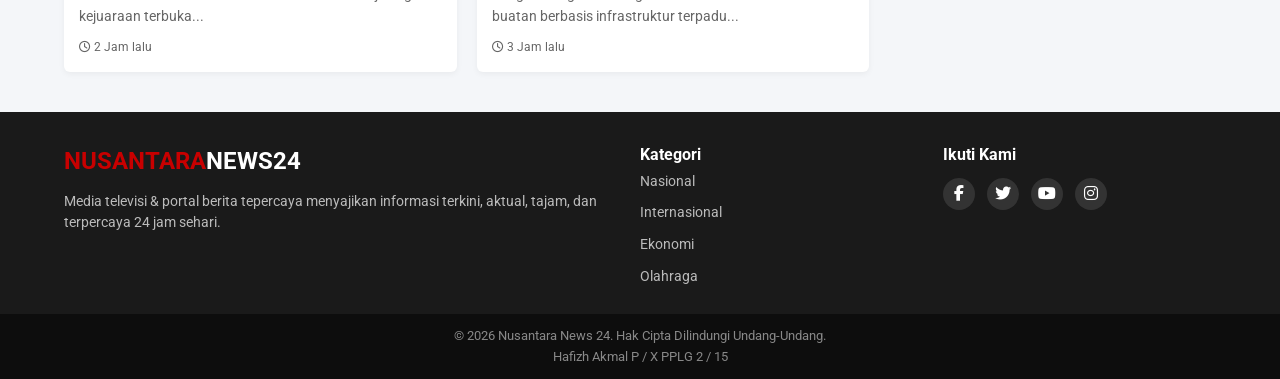
==== commit 00b08707: "index.html" ====
--- a/index.html
+++ b/index.html
@@ -169,8 +169,7 @@
                 <ul class="schedule-list">
                     <li><span class="time">06:00-08:50</span> <span class="program">Kabari Pagi Terkini</span></li>
                     <li><span  class="time">09:00-13:00</span> <span class="program">Nusantara News Siang (LIVE)</span></li>
-                    <li><span class="time">16:30</span> <span class="program">Bedah Kasus Kriminal</span></li>
-                    <li><span class="time">19:00</span> <span class="program">Sorotan Utama Malam</span></li>
+                    <li><span  class="time">16:30-19:00</span> <span class="program">Sorotan Utama</span></li>
                 </ul>
             </div>
 
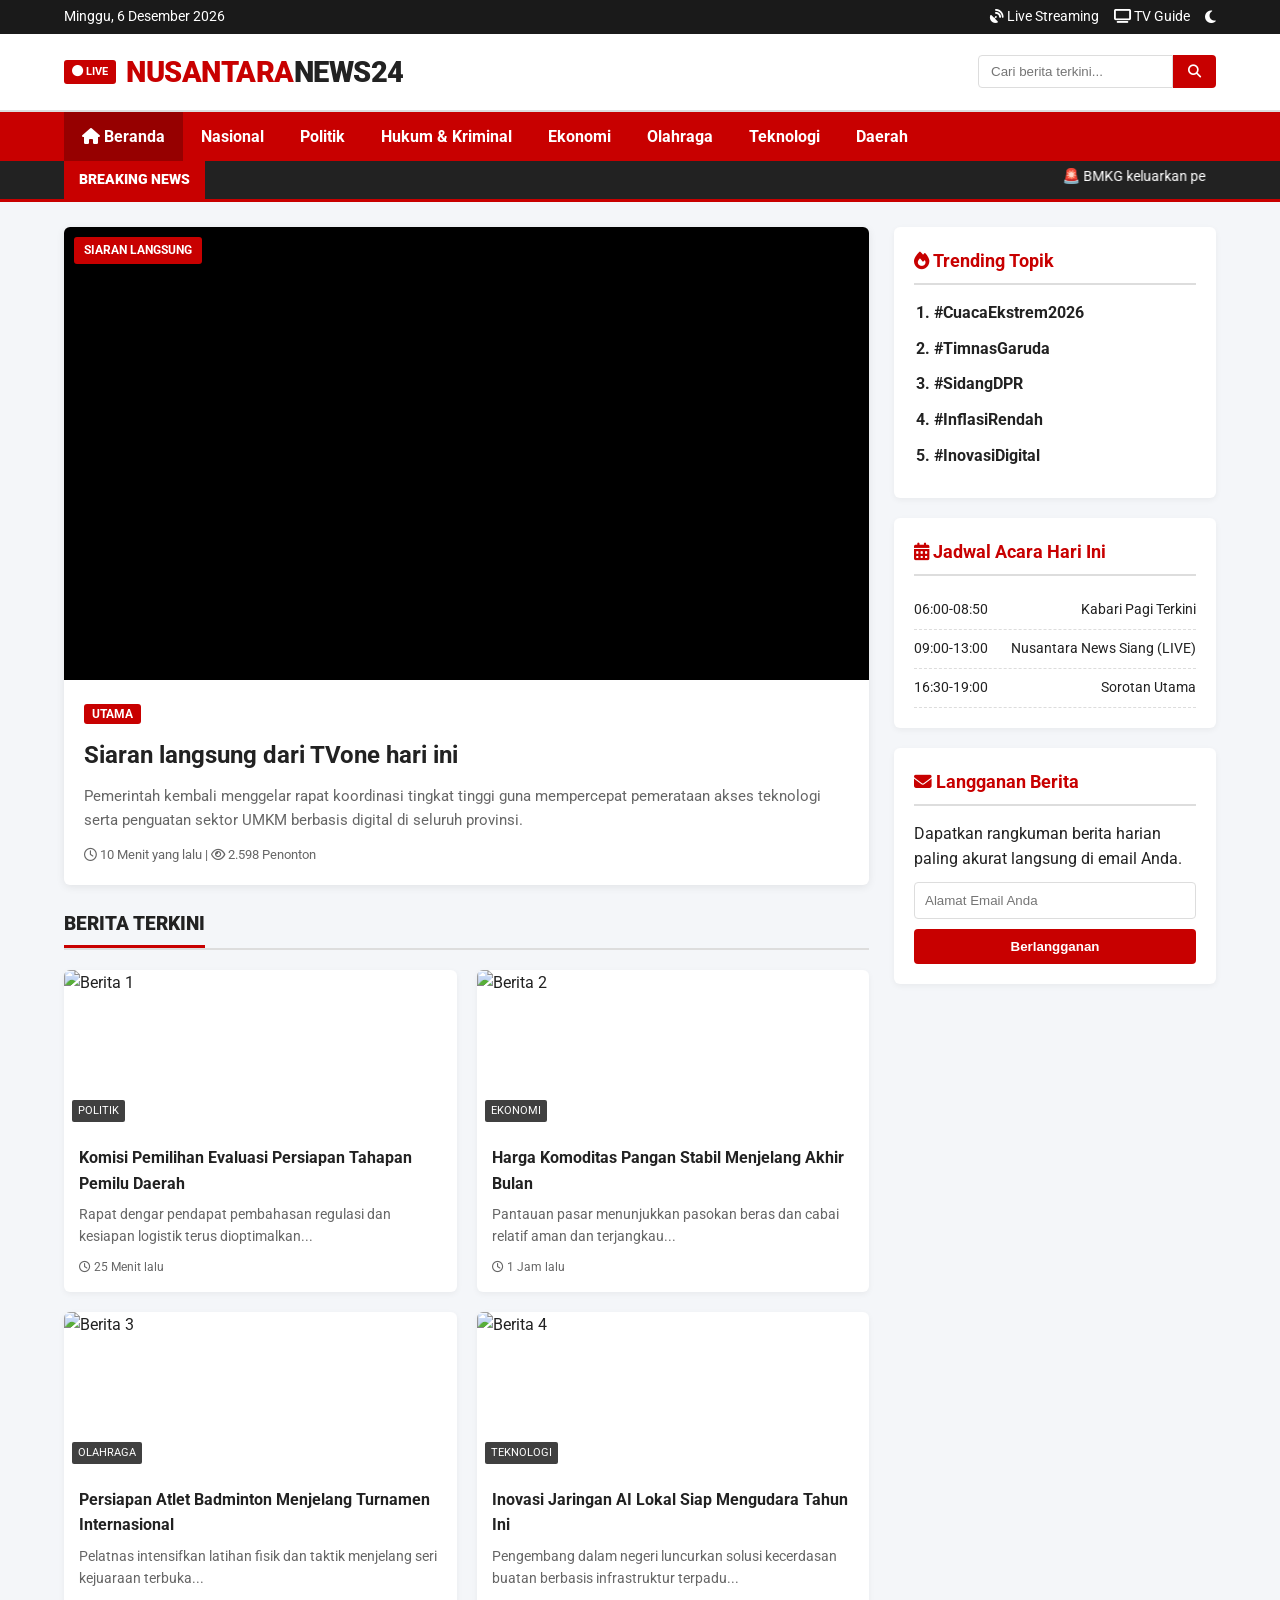
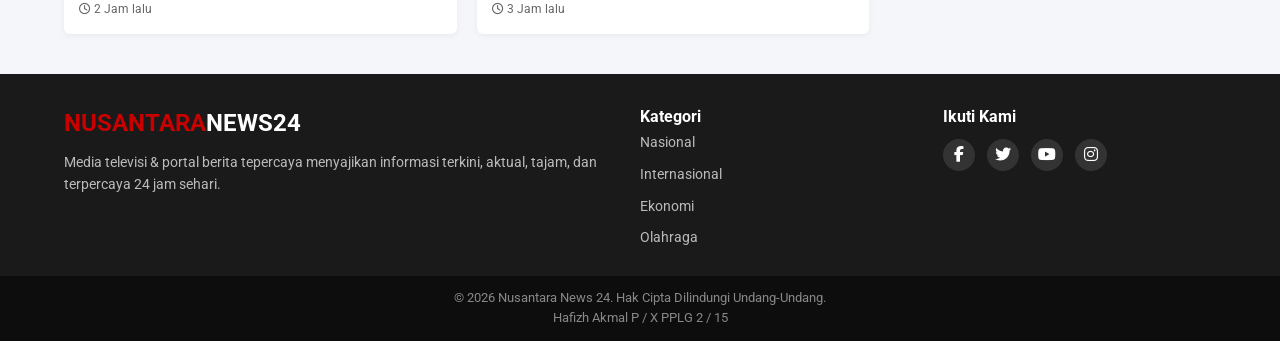
==== commit 2138e1c3: "index.html" ====
--- a/index.html
+++ b/index.html
@@ -84,7 +84,7 @@
                 </div>
                 <div class="hero-details">
                     <span class="category-tag">UTAMA</span>
-                    <h2>Sidang Pleno Perkembangan Infrastruktur Digital & Ekonomi Kreatif 2026</h2>
+                    <h2>Siaran langsung dari TVone hari ini</h2>
                     <p class="summary">Pemerintah kembali menggelar rapat koordinasi tingkat tinggi guna mempercepat pemerataan akses teknologi serta penguatan sektor UMKM berbasis digital di seluruh provinsi.</p>
                     <div class="meta-info">
                         <span><i class="far fa-clock"></i> 10 Menit yang lalu</span> | 
